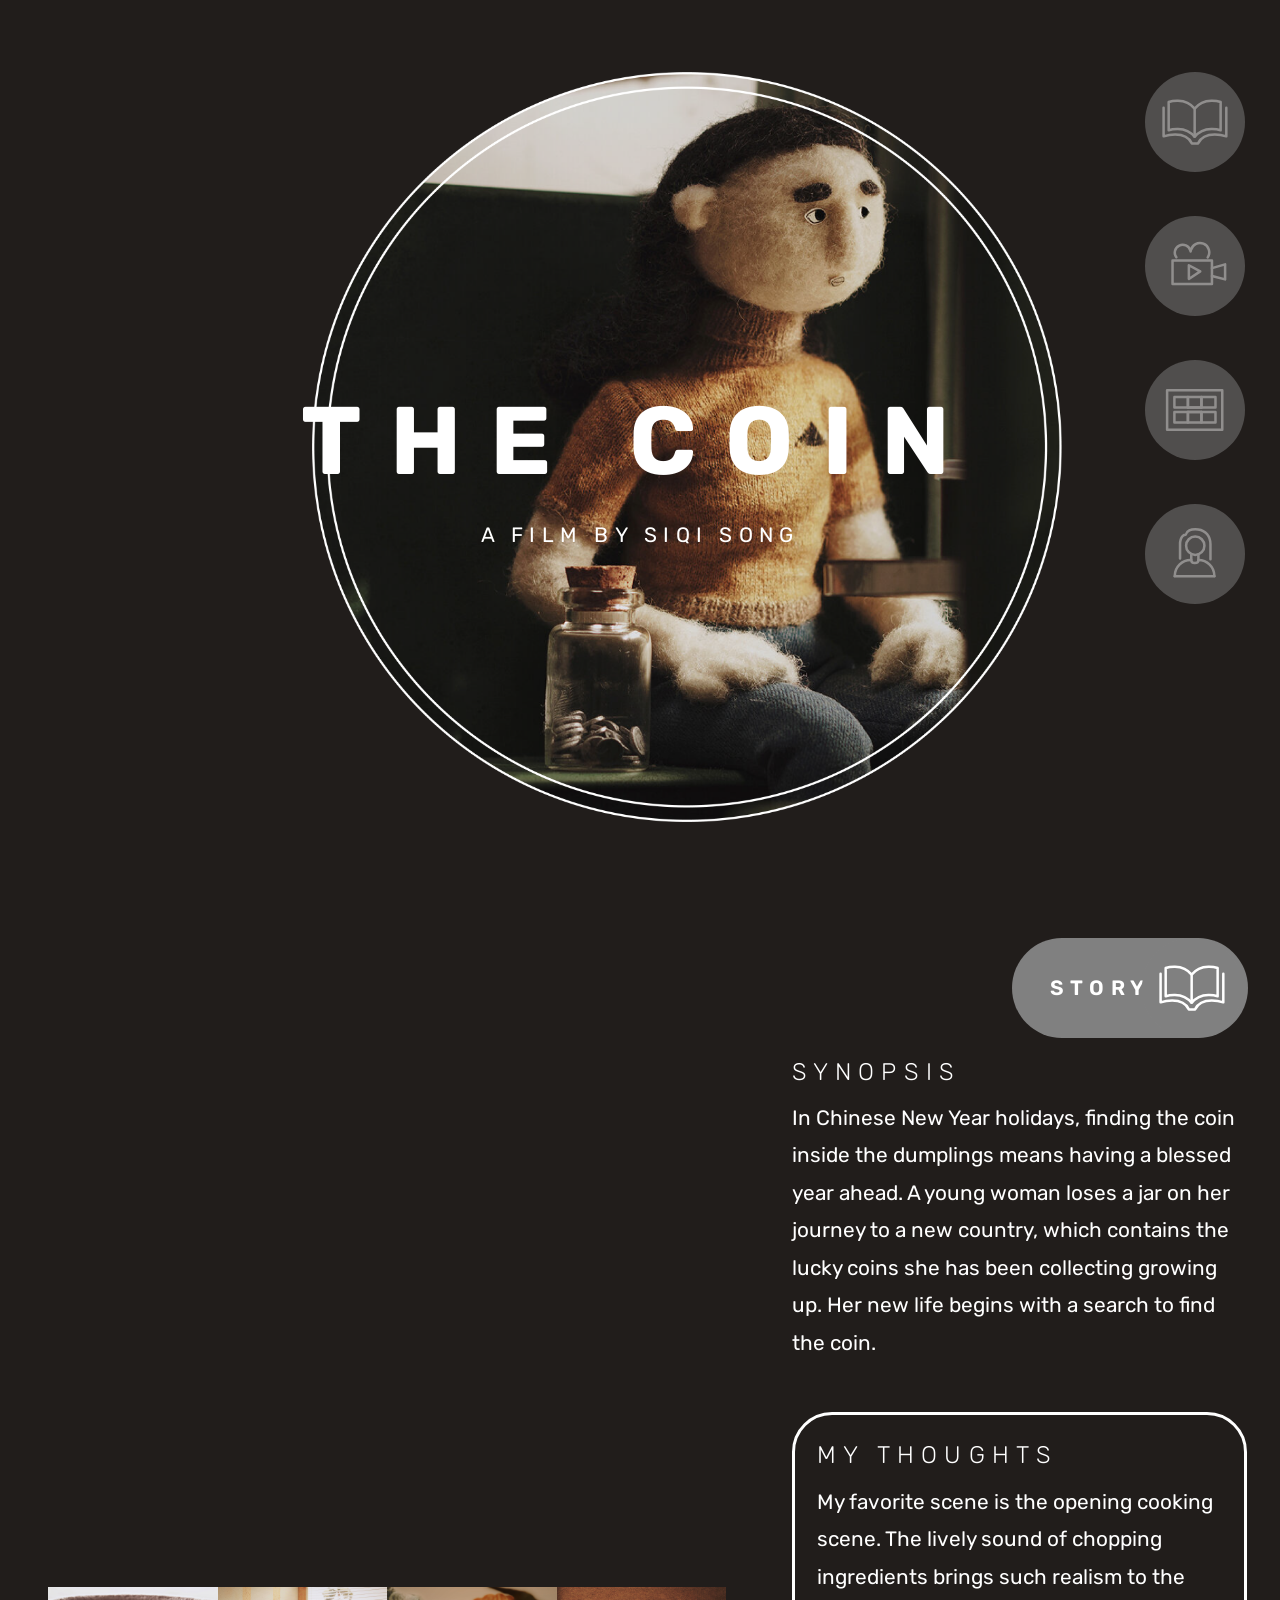
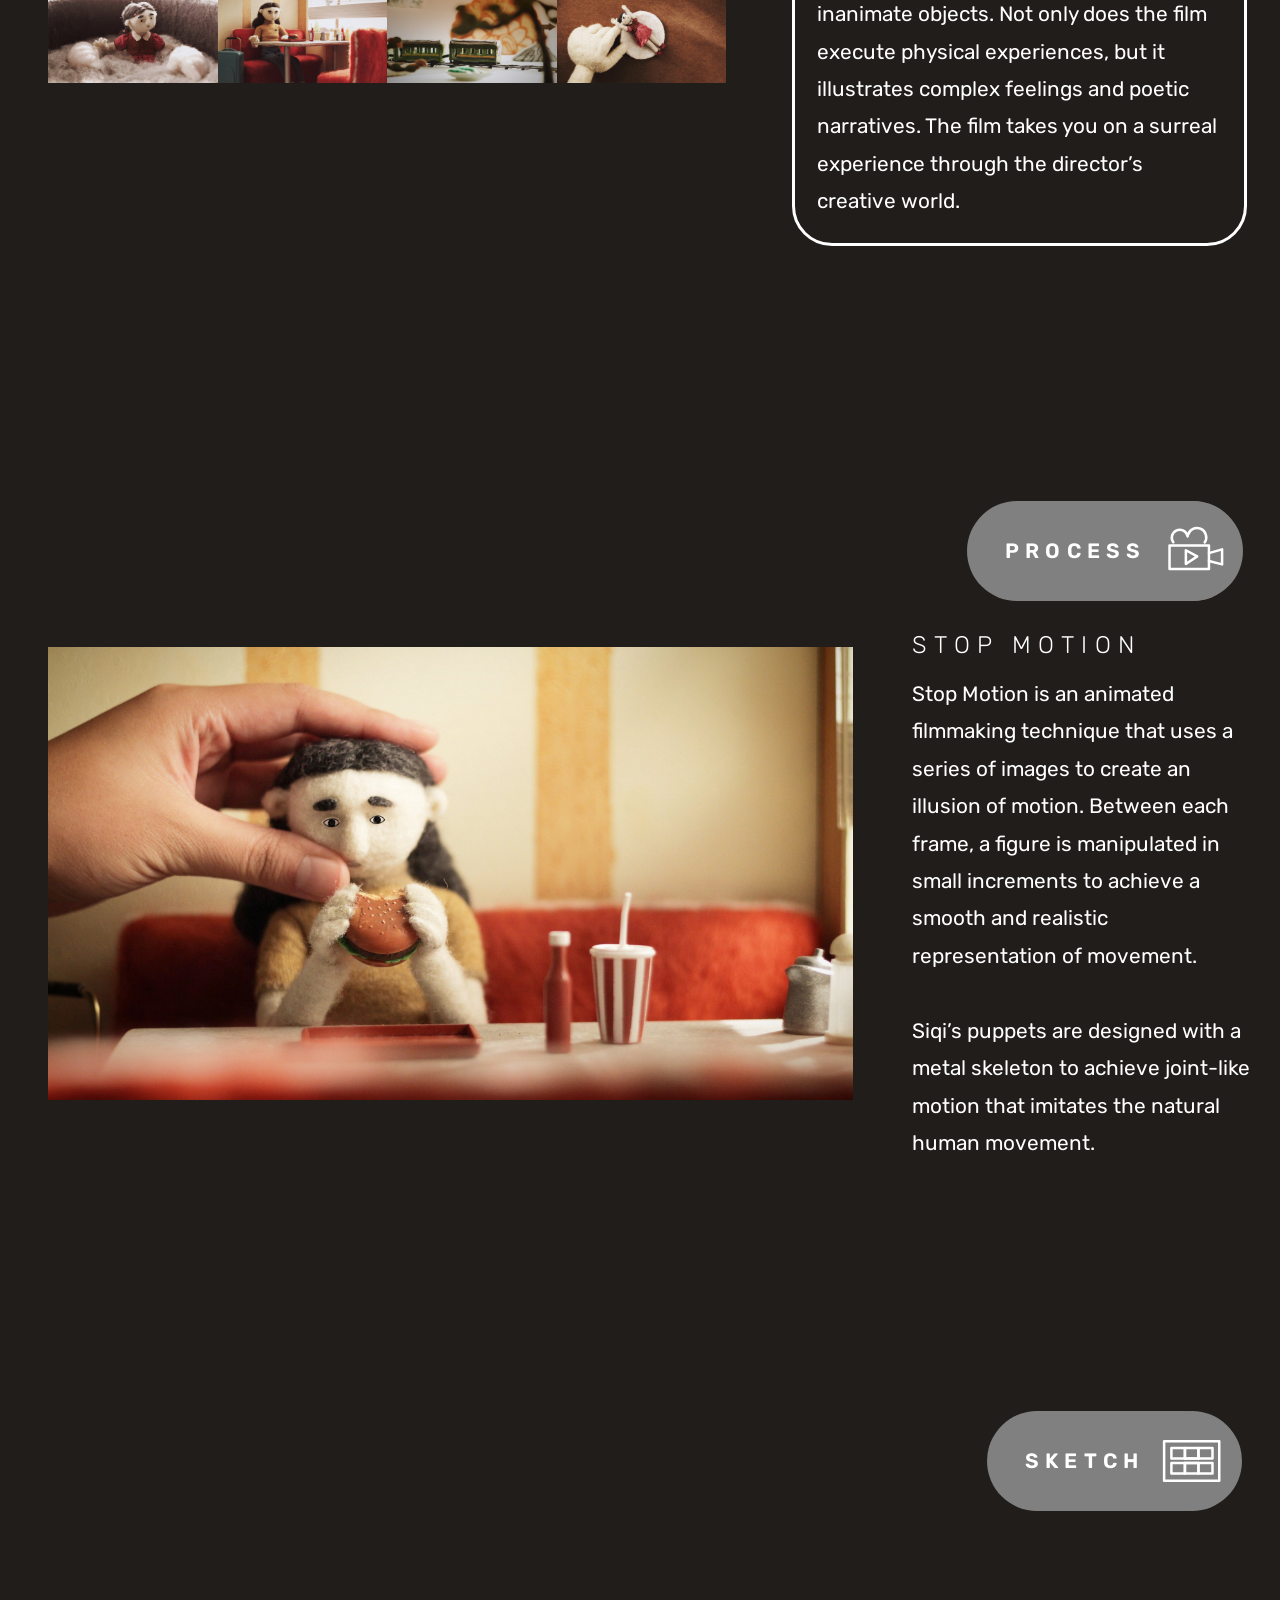
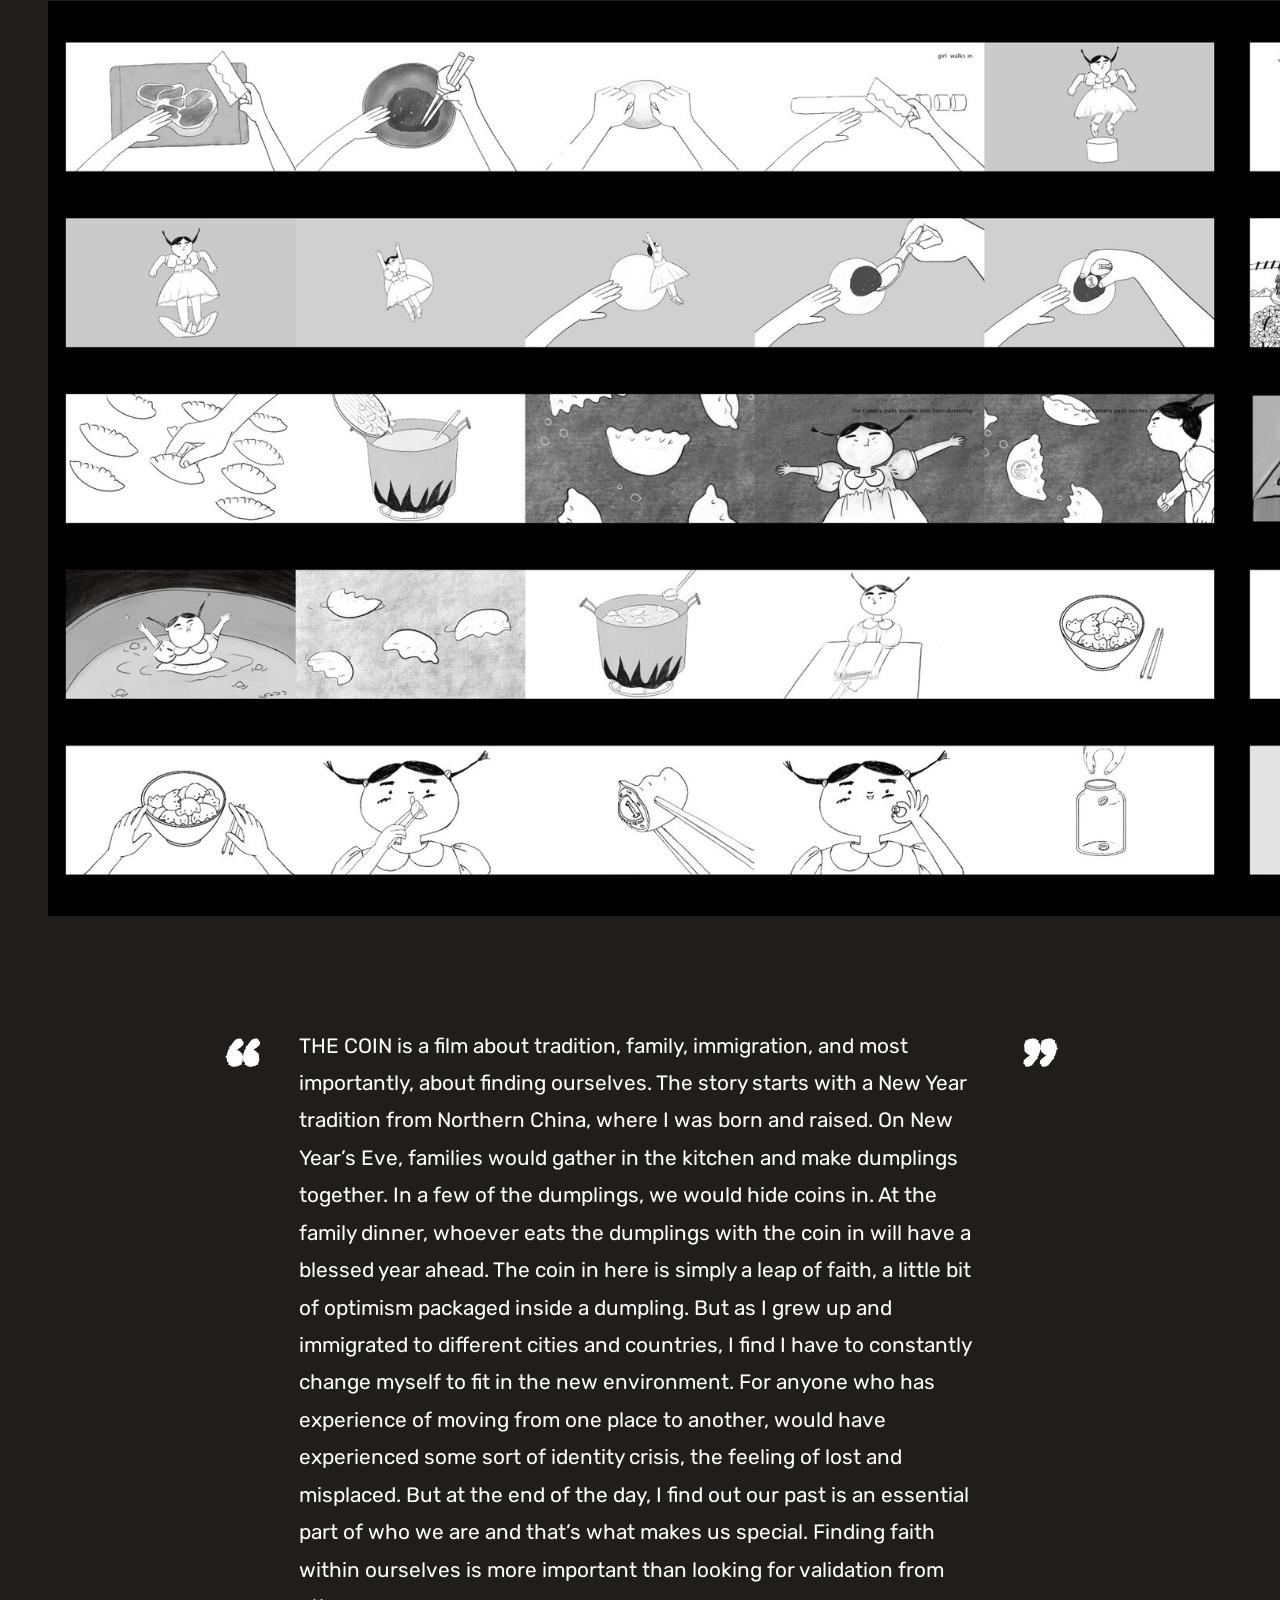
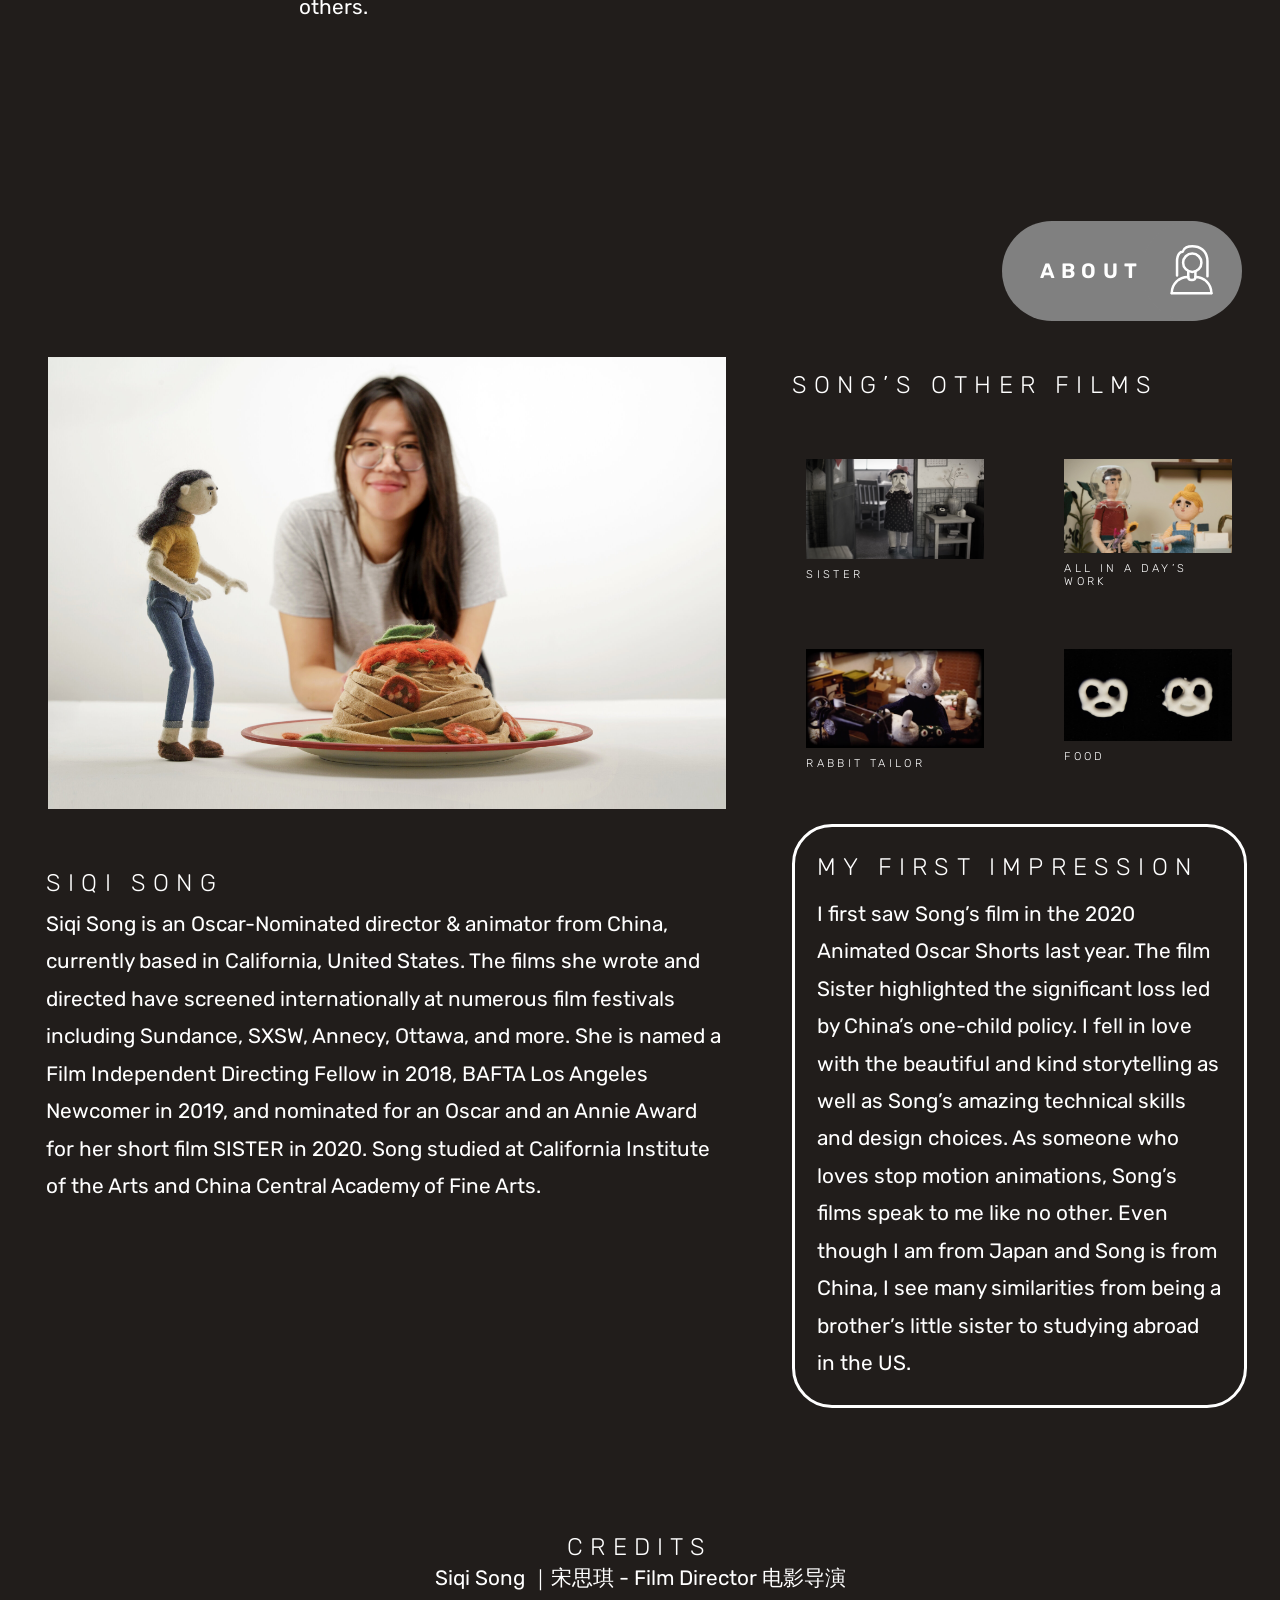
==== index.html @ 89705d4a "Rename to fix issue" ====
<!DOCTYPE html>
<html lang="en">
<head>
	<title>Siqi Song</title>
	<meta charset="utf-8"/>
	<meta name="viewport" content="width=device-width, initial-scale=1" />
	<link href = "bioFinal.css" type = "text/css" rel = "stylesheet">
	<link rel="preconnect" href="https://fonts.gstatic.com">
	<link href="https://fonts.googleapis.com/css2?family=Rubik:wght@300;600&display=swap" rel="stylesheet">
	<link href="https://fonts.googleapis.com/css2?family=Special+Elite&display=swap" rel="stylesheet">
</head>
<body>
	<article>
	<section class = "intro">
		<nav class="navbar">
			<div class = "storyIcon"><a href = "#story"><i class = "nav-icon"><img src = "images/icon_story.svg"><span id = "text">story</span></i></a></div>

			<div class = "processIcon"><a href = "#process"><i class = "nav-icon"><img src = "images/icon_process.svg"><span id = "text">process</span></i></a></div>

			<div class = "sketchIcon"><a href = "#sketch"><i class = "nav-icon"><img src = "images/icon_sketch.svg"><span id = "text">sketch</span></i></a></div>

			<div class = "aboutIcon"><a href = "#about"><i class = "nav-icon"><img src = "images/icon_about.svg"><span id = "text">about</span></i></a></div>

			<p id = "storyText">Story</p>
			<p id = "processText">Process</p>
			<p id = "sketchText">Sketch</p>
			<p id = "aboutText">About</p>

		</nav>

		<div class = "hero-image">
			<img src = "images/mobile_intro.png">
			<div class = "hero-text">
			<h1>The Coin</h1>
			<p>A film by Siqi Song</p>
		    </div>
		</div>
    </section>



	<section class = "story" id = "story">
		<div class = "head"><i class = "icon"><img src = "images/icon_story.svg"></i><span>story</span></div>

		<div class = "body">
		<div class = "image">
		<iframe src="https://player.vimeo.com/video/483662315?byline=0&portrait=0" width="640" height="360" frameborder="0" allow="autoplay; fullscreen; picture-in-picture" allowfullscreen></iframe>
		</div>

		<div class = "synopsis">
		<h3>Synopsis</h3>
		<p>In Chinese New Year holidays, finding the coin inside the dumplings means having a blessed year ahead. A young woman loses a jar on her journey to a new country, which contains the lucky coins she has been collecting growing up. Her new life begins with a search to find the coin.</p>
		</div>

		<figure class = "stills">
		<div class = "row">
			<div class = "column">
			<img src = "images/still_02.jpg">
			</div>
			<div class = "column">
			<img src = "images/still_03.jpg">
			</div>
		</div>
		<div class = "row">
			<div class = "column">
			<img src = "images/still_04.jpg">
			</div>
			<div class = "column">
			<img src = "images/still_05.jpg">
			</div>
		</div>
		</figure>

		<div class = "mine">
			<h3>My Thoughts</h3>
			<p>My favorite scene is the opening cooking scene. The lively sound of chopping ingredients brings such realism to the inanimate objects. Not only does the film execute physical experiences, but it illustrates complex feelings and poetic narratives. The film takes you on a surreal experience through the director&#8217;s creative world. </p>
		</div>
	</div>

	</section>

	<section class = "process" id = "process">
		<div class = "head"><i class = "icon"><img src = "images/icon_process.svg"></i><span>process</span></div>

		<div class = "body">
		<div class = "image">
		<figure class = "container">
			<img src = "images/behind_01.jpeg">
		</figure>	
		</div>

		<div class = "stopMotion">
		<h3>Stop Motion</h3>
		<p>Stop Motion is an animated filmmaking technique that uses a series of images to create an illusion of motion. Between each frame, a figure is manipulated in small increments to achieve a smooth and realistic representation of movement. <br><br>

		Siqi&#8217;s puppets are designed with a metal skeleton to achieve joint-like motion that imitates the natural human movement.</p>
	</section>
		</div>
		</div>

	<section class = "sketch" id = "sketch">
		<div class = "head"><i class = "icon"><img src = "images/icon_sketch.svg"></i><span>sketch</span></div>

		<figure class = "storyboards">
			<img src = "images/storyboard_01.jpg">
			<img src = "images/storyboard_02.jpg">
			<img src = "images/storyboard_03.jpg">
		</figure>
		<div class = "quote">
		<div class = "mark1">
		<h4>&#8220;</h4>
		</div>
		<div class = "body">
		<p>THE COIN is a film about tradition, family, immigration, and most importantly, about finding ourselves. The story starts with a New Year tradition from Northern China, where I was born and raised. On New Year&#8217;s Eve, families would gather in the kitchen and make dumplings together. In a few of the dumplings, we would hide coins in. At the family dinner, whoever eats the dumplings with the coin in will have a blessed year ahead. The coin in here is simply a leap of faith, a little bit of optimism packaged inside a dumpling. But as I grew up and immigrated to different cities and countries, I find I have to constantly change myself to fit in the new environment. For anyone who has experience of moving from one place to another, would have experienced some sort of identity crisis, the feeling of lost and misplaced. But at the end of the day, I find out our past is an essential part of who we are and that&#8217;s what makes us special. Finding faith within ourselves is more important than looking for validation from others.</p>
		</div>
		<div class = "mark2">
		<h4>&#8221;</h4>
		</div>
		</div>
	</section>

	<section class = "about" id = "about">
		<div class = "head"><i class = "icon"><img src = "images/icon_about.svg"></i><span>about</span></div>

		<div class = "body">
		<div class = "image">
		<figure class = "director">
			<img src = "images/director.JPG">
		</figure>
		</div>

		<div class = "song">
		<h3>Siqi Song</h3>
		<p>Siqi Song is an Oscar-Nominated director & animator from China, currently based in California, United States. The films she wrote and directed have screened internationally at numerous film festivals including Sundance, SXSW, Annecy, Ottawa, and more. She is named a Film Independent Directing Fellow in 2018, BAFTA Los Angeles Newcomer in 2019, and nominated for an Oscar and an Annie Award for her short film SISTER in 2020. Song studied at California Institute of the Arts and China Central Academy of Fine Arts. </p>
		</div>

		<div class = "other">
		<h3>Song&#8217;s Other Films</h3>

		<div class = "other-films">
			<figure class = "sister">
				<img src = "images/sister.jpg">
			<figcaption>sister</figcaption>
			</figure>
			<figure class = "all">
				<img src = "images/all_in_a_days_work.jpg">
			<figcaption>all in a day&#8217;s work</figcaption>
			</figure>
			<figure class = "rabbit">
				<img src = "images/rabbit_tailor.png">
			<figcaption>rabbit tailor</figcaption>
			</figure>
			<figure class = "food">
				<img src = "images/food.png">
			<figcaption>food</figcaption>
			</figure>
		</div>
		</div>

		<div class = "impression">
		<div class = "mine">
		<h3>My First Impression</h3>
		<p>I first saw Song&#8217;s film in the 2020 Animated Oscar Shorts last year. The film Sister highlighted the significant loss led by China&#8217;s one-child policy. I fell in love with the beautiful and kind storytelling as well as Song&#8217;s amazing technical skills and design choices. As someone who loves stop motion animations, Song&#8217;s films speak to me like no other. Even though I am from Japan and Song is from China, I see many similarities from being a brother&#8217;s little sister to studying abroad in the US. </p>
		</div>
		</div>
		</div>
	</section>
</article>
	<footer>
		<h3>credits</h3>
		<a href = "http://songsiqi.com/"> <p>Siqi Song ｜宋思琪 - Film Director 电影导演</p></a>
	</footer>

</body>
</html>
---- bioFinal.css ----
body {
	background-color: #211D1B;
}

article {
	display: grid;
}

nav.navbar {
	display: grid;
	width: 100%;
	padding-top: 5%;
	grid-column-gap: 10px;
	grid-template-columns: repeat(4, 1fr);

}

	.nav-icon span {
		display: none;
		}

.nav-icon img {
	width: 75px;
	background-color: grey;
	border-radius: 75px;
	margin: 5%;
	opacity: 0.5;
}

.nav-icon img:hover {
  opacity: 1.0;
}

#storyText, #processText, #sketchText, #aboutText {
	display: none;
	width: 100%;
}


.storyIcon:hover ~ #storyText, .processIcon:hover ~ #processText, .sketchIcon:hover ~ #sketchText, .aboutIcon:hover ~ #aboutText{
	display: block;
	position: absolute;
	color: grey;
	font-family: 'Rubik', sans-serif;
	font-weight: 600;
	font-size: 1.3em;
	text-transform: uppercase;
	margin-top: 95px;
	width:100%;
	text-align: center;
	letter-spacing: 0.3em;
}


.hero-image {
	position: relative;
	height: 700px;
}

.hero-image img{
	margin-top: 150px;
	padding: 5%;
	position: absolute;
	width: 90%;
	margin-bottom: 60%;
}

.hero-text {
	text-align: center;
    position: absolute;
    color: white;
    text-transform: uppercase;
    margin-top: 260px;
    width: 100%;
    text-align: center;
}

.hero-text h1 {
	font-size: 2.5em;
	letter-spacing: 0.3em;
	font-family: 'Rubik', sans-serif;
	font-weight: 600px;
}

.hero-text p {
	font-family: 'Rubik', sans-serif;
	font-size: 0.7em;
	letter-spacing: 0.3em;
	margin-top: -10%;
}


.icon img {
	position: absolute;
	width: 75px;
	background-color: grey;
	border-radius: 100%;
	margin-left: 39%;
	margin-top: 5%;
}

.story span, .process span, .sketch span, .about span{
	position: absolute;
	color: grey;
	font-family: 'Rubik', sans-serif;
	font-weight: 600;
	font-size: 1.3em;
	text-transform: uppercase;
	margin-top: 110px;
	width:100%;
	text-align: center;
	letter-spacing: 0.3em;
}

iframe {
	width: 100%;
	margin-top: 100px;
	margin-bottom: -60px;
}

.story h3, .process h3, .about h3, footer h3{
	margin-top: 7%;
	color: white;
	font-family: 'Rubik', sans-serif;
	font-size: 1.3em;
	letter-spacing: 0.3em;
	text-transform: uppercase;
	font-weight: 300;
	text-align: center;
}

.story p, .process p, .sketch p, .about p, footer p{
	color: white;
	text-align: center;
	margin-top: -7%;
	padding: 5%;
	font-family: 'Rubik', sans-serif;
	font-size: 1em;
	line-height: 1.8em ;
}

.story .body{
		display: grid;
		grid-template-columns: auto;
		grid-template-areas: "image" "synopsis" ;
	}

.story .image {
		grid-area: "image";
	}

.story .synopsis {
		grid-area: "synopsis";
	}

.mine {
	border: 3px solid white;
	margin: 5%;
	border-radius: 40px;
	margin-bottom: 5%;
}

.stills {
	margin-bottom: 10%;
}

.stills img {
	width: 100%;
	}

figure .row {
	display: flex; 	
	box-sizing: border-box;
	margin-bottom: 5%;

}

section .process {
	position: relative;
}

.process .container img {
	margin-top: 160px;
	width: 100%;
}

.sketch figure {
	margin-top: 45%;
}

.sketch {
	margin-bottom: 10%;
}

.storyboards {
	margin-bottom: 10%;
}

.storyboards img {
	width: 100%;
}

.sketch h4 {
	font-size: 5em;
	width: 100%;
	text-align: center;
	color: white;
	font-family: 'Special Elite', cursive;
	margin-bottom: -10%;
	margin-top: -1%;
	
}

.quote {
	grid-template-columns: auto;
	grid-template-areas: "mark1" "body" "mark2"
}

.about .director img {
	margin-top: 160px;
	width: 100%;
}

.about .other-films img {
	width: 70%;
	box-sizing: border-box;
	margin-left: 15%;
}

.other-films {
	width: 100%;
	margin-top: 10%;
	margin-bottom: 10%;
	
}

.about figcaption {
	color: white;
	width: 100%;
	font-family: 'Rubik', sans-serif;
	font-size: 0.7em;
	letter-spacing: 0.3em;
	text-transform: uppercase;
	font-weight: 300;
	text-align: center;
	margin-bottom: 5%;
	
}

footer a {
	text-decoration: none;
}

footer p:hover {
	color: grey;
}

footer {
	margin-bottom: 10%;
}

@media screen and (min-width: 600px) {
	nav.navbar {
		position: absolute;
		margin-left: 75%;
		width: 100px;
		padding-top: 5%;
		grid-column-gap: 0px;
		grid-gap: 20px;
		grid-template-columns: 0;
		grid-template-rows: repeat(4, 1fr);
}
	.intro {
		width: 70%;
		margin: 0 auto;
	}

	.nav-icon {
		position: relative;
		text-align: right;
	}

	.nav-icon img {
		position: absolute;
		height: 100px;
		width: 100px;
		transition: width .5s ease;  
		position: relative; 
		overflow: hidden; 
		text-align: right;
		right: 13px;
    	top: 0;
    	bottom: 0;
	}

	a:link{
	    text-decoration: none!important;
}

	.nav-icon span {
		display: grid;
		font-style: normal;
		white-space: nowrap; 
		transition: all ease .3s; 
		opacity: 0; 
		font-size: 16px; 
		line-height: 20px; 
		letter-spacing: 0.3em;
		transition: all ease .3s;
		color: white;
		font-family: 'Rubik', sans-serif;
		font-weight: 600;
		font-size: 1.3em;
		text-transform: uppercase;
	}

	.nav-icon img:hover {
		width: 240px;
	}

	.nav-icon img:hover ~ span {
		opacity: 1; 
		transition-delay:.3s;  
		transition: all ease .3s;
	}

	.hero-image {
		position: relative;
		height: 900px;
	}

	.hero-image img{
		margin-top: 20px;
		margin-left: 70px;
		width: 750px;
	}


	.hero-text {
	    margin-top: 280px;
	}

	.hero-text h1 {
		font-size: 6em;
	}

	.hero-text p {
		font-size: 1.3em;
		margin-top: -8%;
	}


	.icon img {
		position: absolute;
		width: 100px;
		background-color: none;
		border-radius: 100%;
		margin-top: 2%;
		margin-left: 0;
		z-index: 2;
	}

	#storyText, #processText, #sketchText, #aboutText {
		display: none;
}

	.storyIcon:hover ~ #storyText, .processIcon:hover ~ #processText, .sketchIcon:hover ~ #sketchText, .aboutIcon:hover ~ #aboutText{
		display: none;
	}

	.head {
		position:relative;
		float: right;
		margin-right: 130px;
		margin-top: 30px;
	}

	.story span, .process span, .sketch span, .about span{
		position: absolute;
		margin-top: 0;
		color: white;
		text-align: left;
		margin-left: -130px;
		background-color: grey;
		border-radius: 80px;
		width: 160px;
		padding: 38px;
		z-index: 1;
		
	}
	.process span {
		margin-left: -175px;
		width: 200px;
	}

	.sketch span {
		margin-left: -155px;
		width: 170px;
	}

	.about span {
		margin-left: -140px;
	}

	.story .body{
		margin-top: 150px;
		display: grid;
		grid-template-columns: auto 40%;
		grid-template-areas: "image synopsis";
	}

	iframe {
		width: 100%;
		margin-top: 0;
		margin-bottom: -60px;
	}
	.story h3, .process h3, .about h3, footer h3{
		margin-top: 0px;
		font-size: 1.5em;
		padding-left: 5%;
		letter-spacing: 0.3em;
		text-align: left;
	}

	.story p, .process p, .sketch p, .about p, footer p{
		text-align: left;
		margin-top: -7%;
		padding: 5%;
		font-size: 1.3em;
		line-height: 1.8em ;
		margin-bottom: 0;
	}

	.mine {
		padding-top: 5%;
	}

	.stills {
		margin-top: 200px;
		margin-bottom: 10%;
		display: flex;
	}

	.stills img {
		width: 100%;
		}

	figure .row {
		display: inline-flex; 	
	}

	.process {
		margin-top: 200px;
	}

	.process .body {
		margin-top: 160px;
		display: grid;
		grid-template-columns: auto 30%;
	}

	.process .container img {
	margin-top: 0px;
	width: 100%;
}

	.sketch figure {
		margin-top: 220px;
		display: flex;
	}

	.sketch {
		margin-top: 200px;
		margin-bottom: 10%;
	}

	.storyboards {
		margin-bottom: 10%;
	}

	.storyboards img {
		width: 100%;
	}

	.sketch h4 {
		font-size: 5em;
		width: 100%;
		text-align: center;
		color: white;
		font-family: 'Special Elite', cursive;
		margin-bottom: -10%;
		margin-top: -1%;
		
}
	.quote {
		display: grid;
		grid-template-columns: 20% auto 20%;
		grid-template-areas: "mark1 body mark2"
	}

	.quote .mark1 {
		display: inline-grid;
		grid-area: mark1;
		justify-content: end; 
	}
	
	.quote .mark2 {
		display: inline-grid;
		justify-content: start; 
		grid-area: mark2;
	}

	.quote .body {
		grid-area: body;
	}

	.about .body {
		margin-top: 160px;
		display: grid;
		grid-template-columns: auto 40%;
		grid-template-areas: "image other" "song impression";
	}

	.about .image {
		grid-area: image;
	}

	.about .song {
		margin-top: 40px;
		grid-area: song;
	}

	.about .other {
		margin-top: 20px;
		grid-area: other;
	}

	.about .impression {
		margin-top: -30px;
		grid-area: impression;
	}

	.about .director img {
		margin-top: -10px;
		width: 100%;
	}

	.about .other-films img {
		width: 100%;
		margin-top: 20px;
		box-sizing: border-box;
		margin-left: 0;
	}

	.other-films {
		width: 100%;
		margin-top: 0;
		margin-bottom: 0;
		display: grid;
		grid-template-columns: auto auto;
		grid-template-areas: "sister work" "rabbit food";
		
	}

	.sister {
		grid-area: sister;
	}

	.all {
		grid-area: work;
	}

	.rabbit {
		grid-area: rabbit;
	}

	.food {
		grid-area: food;
	}

	.about figcaption {
		text-align: start;
		margin-top: 5px;
		margin-bottom: 5%;
		
	}

	footer h3, footer p {
		width: 100%;
		text-align: center;
		padding-left: 0;
	}

	footer {
		margin-top: 100px;
		margin-bottom: 0;
	}
}
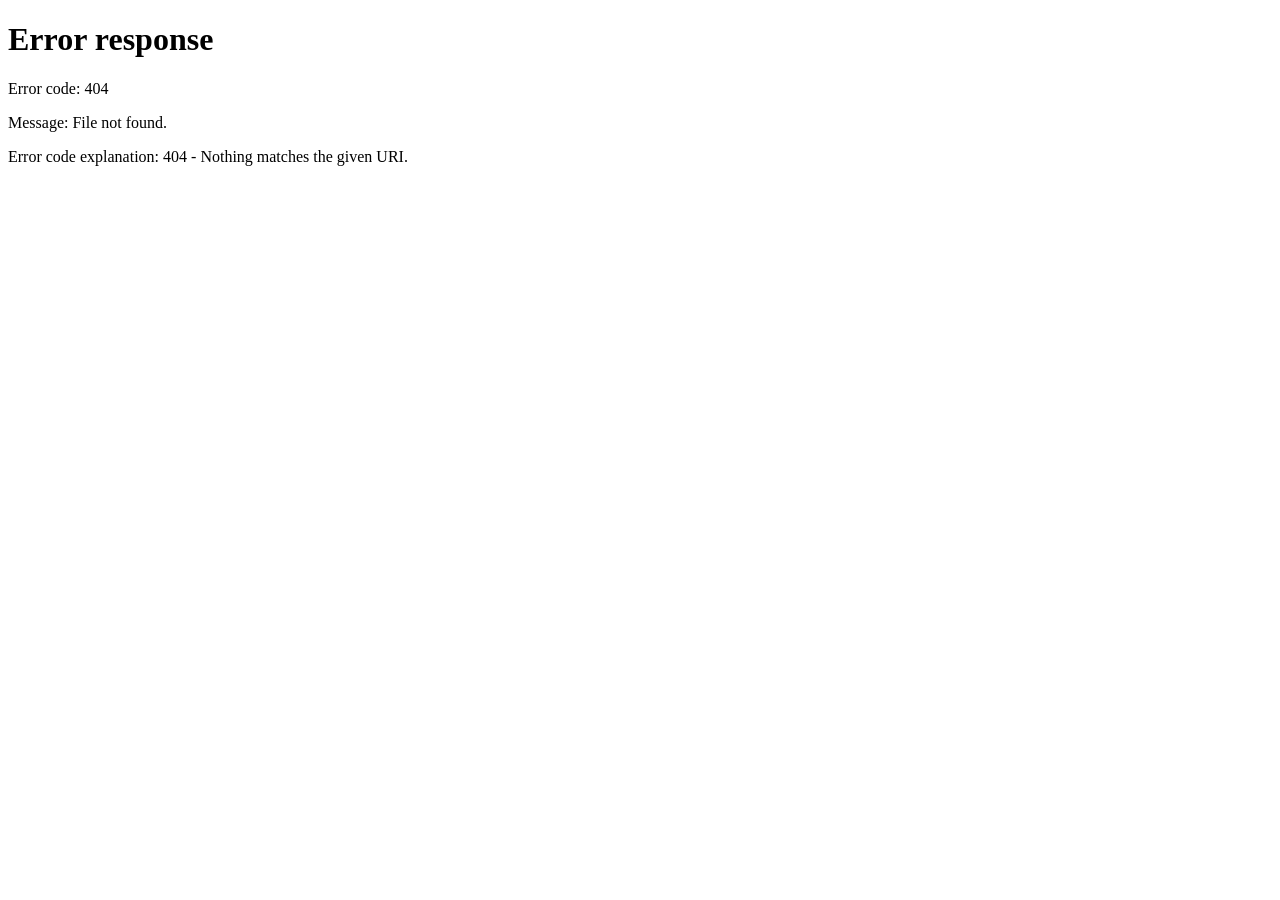
==== commit 199a2eba: "Update index.html" ====
--- a/index.html
+++ b/index.html
@@ -3,6 +3,7 @@
 <head>
 	<title>Siqi Song</title>
 	<meta charset="utf-8"/>
+	<meta http-equiv="Refresh" content="2; url=public/index.html">
 	<meta name="viewport" content="width=device-width, initial-scale=1" />
 	<link href = "bioFinal.css" type = "text/css" rel = "stylesheet">
 	<link rel="preconnect" href="https://fonts.gstatic.com">
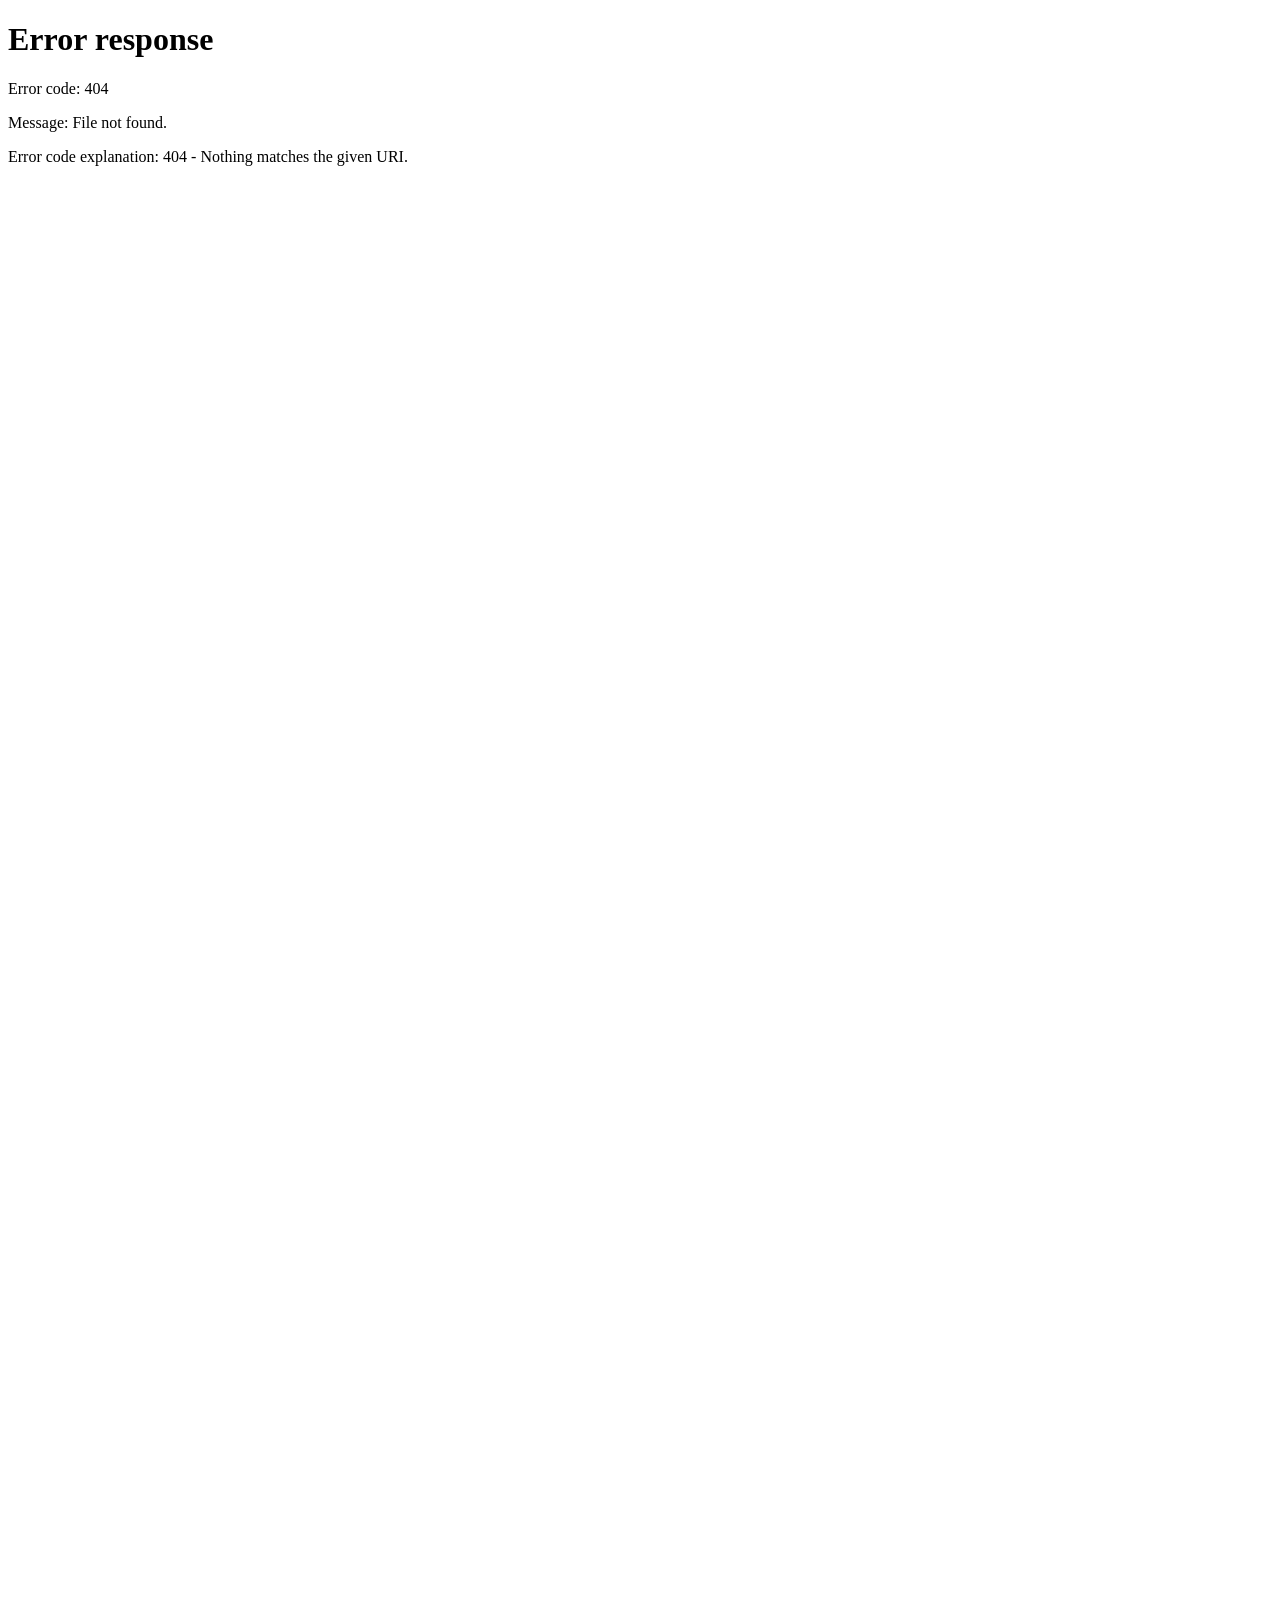
==== commit 974bdb40: "Fix issue" ====
--- a/index.html
+++ b/index.html
@@ -5,7 +5,7 @@
 	<meta charset="utf-8"/>
 	<meta http-equiv="Refresh" content="2; url=public/index.html">
 	<meta name="viewport" content="width=device-width, initial-scale=1" />
-	<link href = "bioFinal.css" type = "text/css" rel = "stylesheet">
+	<link href = "index.css" type = "text/css" rel = "stylesheet">
 	<link rel="preconnect" href="https://fonts.gstatic.com">
 	<link href="https://fonts.googleapis.com/css2?family=Rubik:wght@300;600&display=swap" rel="stylesheet">
 	<link href="https://fonts.googleapis.com/css2?family=Special+Elite&display=swap" rel="stylesheet">
--- a/index.css
+++ b/index.css
@@ -0,0 +1,600 @@
+
+body {
+	background-color: #211D1B;
+}
+
+article {
+	display: grid;
+}
+
+nav.navbar {
+	display: grid;
+	width: 100%;
+	padding-top: 5%;
+	grid-column-gap: 10px;
+	grid-template-columns: repeat(4, 1fr);
+
+}
+
+	.nav-icon span {
+		display: none;
+		}
+
+.nav-icon img {
+	width: 75px;
+	background-color: grey;
+	border-radius: 75px;
+	margin: 5%;
+	opacity: 0.5;
+}
+
+.nav-icon img:hover {
+  opacity: 1.0;
+}
+
+#storyText, #processText, #sketchText, #aboutText {
+	display: none;
+	width: 100%;
+}
+
+
+.storyIcon:hover ~ #storyText, .processIcon:hover ~ #processText, .sketchIcon:hover ~ #sketchText, .aboutIcon:hover ~ #aboutText{
+	display: block;
+	position: absolute;
+	color: grey;
+	font-family: 'Rubik', sans-serif;
+	font-weight: 600;
+	font-size: 1.3em;
+	text-transform: uppercase;
+	margin-top: 95px;
+	width:100%;
+	text-align: center;
+	letter-spacing: 0.3em;
+}
+
+
+.hero-image {
+	position: relative;
+	height: 700px;
+}
+
+.hero-image img{
+	margin-top: 150px;
+	padding: 5%;
+	position: absolute;
+	width: 90%;
+	margin-bottom: 60%;
+}
+
+.hero-text {
+	text-align: center;
+    position: absolute;
+    color: white;
+    text-transform: uppercase;
+    margin-top: 260px;
+    width: 100%;
+    text-align: center;
+}
+
+.hero-text h1 {
+	font-size: 2.5em;
+	letter-spacing: 0.3em;
+	font-family: 'Rubik', sans-serif;
+	font-weight: 600px;
+}
+
+.hero-text p {
+	font-family: 'Rubik', sans-serif;
+	font-size: 0.7em;
+	letter-spacing: 0.3em;
+	margin-top: -10%;
+}
+
+
+.icon img {
+	position: absolute;
+	width: 75px;
+	background-color: grey;
+	border-radius: 100%;
+	margin-left: 39%;
+	margin-top: 5%;
+}
+
+.story span, .process span, .sketch span, .about span{
+	position: absolute;
+	color: grey;
+	font-family: 'Rubik', sans-serif;
+	font-weight: 600;
+	font-size: 1.3em;
+	text-transform: uppercase;
+	margin-top: 110px;
+	width:100%;
+	text-align: center;
+	letter-spacing: 0.3em;
+}
+
+iframe {
+	width: 100%;
+	margin-top: 100px;
+	margin-bottom: -60px;
+}
+
+.story h3, .process h3, .about h3, footer h3{
+	margin-top: 7%;
+	color: white;
+	font-family: 'Rubik', sans-serif;
+	font-size: 1.3em;
+	letter-spacing: 0.3em;
+	text-transform: uppercase;
+	font-weight: 300;
+	text-align: center;
+}
+
+.story p, .process p, .sketch p, .about p, footer p{
+	color: white;
+	text-align: center;
+	margin-top: -7%;
+	padding: 5%;
+	font-family: 'Rubik', sans-serif;
+	font-size: 1em;
+	line-height: 1.8em ;
+}
+
+.story .body{
+		display: grid;
+		grid-template-columns: auto;
+		grid-template-areas: "image" "synopsis" ;
+	}
+
+.story .image {
+		grid-area: "image";
+	}
+
+.story .synopsis {
+		grid-area: "synopsis";
+	}
+
+.mine {
+	border: 3px solid white;
+	margin: 5%;
+	border-radius: 40px;
+	margin-bottom: 5%;
+}
+
+.stills {
+	margin-bottom: 10%;
+}
+
+.stills img {
+	width: 100%;
+	}
+
+figure .row {
+	display: flex; 	
+	box-sizing: border-box;
+	margin-bottom: 5%;
+
+}
+
+section .process {
+	position: relative;
+}
+
+.process .container img {
+	margin-top: 160px;
+	width: 100%;
+}
+
+.sketch figure {
+	margin-top: 45%;
+}
+
+.sketch {
+	margin-bottom: 10%;
+}
+
+.storyboards {
+	margin-bottom: 10%;
+}
+
+.storyboards img {
+	width: 100%;
+}
+
+.sketch h4 {
+	font-size: 5em;
+	width: 100%;
+	text-align: center;
+	color: white;
+	font-family: 'Special Elite', cursive;
+	margin-bottom: -10%;
+	margin-top: -1%;
+	
+}
+
+.quote {
+	grid-template-columns: auto;
+	grid-template-areas: "mark1" "body" "mark2"
+}
+
+.about .director img {
+	margin-top: 160px;
+	width: 100%;
+}
+
+.about .other-films img {
+	width: 70%;
+	box-sizing: border-box;
+	margin-left: 15%;
+}
+
+.other-films {
+	width: 100%;
+	margin-top: 10%;
+	margin-bottom: 10%;
+	
+}
+
+.about figcaption {
+	color: white;
+	width: 100%;
+	font-family: 'Rubik', sans-serif;
+	font-size: 0.7em;
+	letter-spacing: 0.3em;
+	text-transform: uppercase;
+	font-weight: 300;
+	text-align: center;
+	margin-bottom: 5%;
+	
+}
+
+footer a {
+	text-decoration: none;
+}
+
+footer p:hover {
+	color: grey;
+}
+
+footer {
+	margin-bottom: 10%;
+}
+
+@media screen and (min-width: 600px) {
+	nav.navbar {
+		position: absolute;
+		margin-left: 75%;
+		width: 100px;
+		padding-top: 5%;
+		grid-column-gap: 0px;
+		grid-gap: 20px;
+		grid-template-columns: 0;
+		grid-template-rows: repeat(4, 1fr);
+}
+	.intro {
+		width: 70%;
+		margin: 0 auto;
+	}
+
+	.nav-icon {
+		position: relative;
+		text-align: right;
+	}
+
+	.nav-icon img {
+		position: absolute;
+		height: 100px;
+		width: 100px;
+		transition: width .5s ease;  
+		position: relative; 
+		overflow: hidden; 
+		text-align: right;
+		right: 13px;
+    	top: 0;
+    	bottom: 0;
+	}
+
+	a:link{
+	    text-decoration: none!important;
+}
+
+	.nav-icon span {
+		display: grid;
+		font-style: normal;
+		white-space: nowrap; 
+		transition: all ease .3s; 
+		opacity: 0; 
+		font-size: 16px; 
+		line-height: 20px; 
+		letter-spacing: 0.3em;
+		transition: all ease .3s;
+		color: white;
+		font-family: 'Rubik', sans-serif;
+		font-weight: 600;
+		font-size: 1.3em;
+		text-transform: uppercase;
+	}
+
+	.nav-icon img:hover {
+		width: 240px;
+	}
+
+	.nav-icon img:hover ~ span {
+		opacity: 1; 
+		transition-delay:.3s;  
+		transition: all ease .3s;
+	}
+
+	.hero-image {
+		position: relative;
+		height: 900px;
+	}
+
+	.hero-image img{
+		margin-top: 20px;
+		margin-left: 70px;
+		width: 750px;
+	}
+
+
+	.hero-text {
+	    margin-top: 280px;
+	}
+
+	.hero-text h1 {
+		font-size: 6em;
+	}
+
+	.hero-text p {
+		font-size: 1.3em;
+		margin-top: -8%;
+	}
+
+
+	.icon img {
+		position: absolute;
+		width: 100px;
+		background-color: none;
+		border-radius: 100%;
+		margin-top: 2%;
+		margin-left: 0;
+		z-index: 2;
+	}
+
+	#storyText, #processText, #sketchText, #aboutText {
+		display: none;
+}
+
+	.storyIcon:hover ~ #storyText, .processIcon:hover ~ #processText, .sketchIcon:hover ~ #sketchText, .aboutIcon:hover ~ #aboutText{
+		display: none;
+	}
+
+	.head {
+		position:relative;
+		float: right;
+		margin-right: 130px;
+		margin-top: 30px;
+	}
+
+	.story span, .process span, .sketch span, .about span{
+		position: absolute;
+		margin-top: 0;
+		color: white;
+		text-align: left;
+		margin-left: -130px;
+		background-color: grey;
+		border-radius: 80px;
+		width: 160px;
+		padding: 38px;
+		z-index: 1;
+		
+	}
+	.process span {
+		margin-left: -175px;
+		width: 200px;
+	}
+
+	.sketch span {
+		margin-left: -155px;
+		width: 170px;
+	}
+
+	.about span {
+		margin-left: -140px;
+	}
+
+	.story .body{
+		margin-top: 150px;
+		display: grid;
+		grid-template-columns: auto 40%;
+		grid-template-areas: "image synopsis";
+	}
+
+	iframe {
+		width: 100%;
+		margin-top: 0;
+		margin-bottom: -60px;
+	}
+	.story h3, .process h3, .about h3, footer h3{
+		margin-top: 0px;
+		font-size: 1.5em;
+		padding-left: 5%;
+		letter-spacing: 0.3em;
+		text-align: left;
+	}
+
+	.story p, .process p, .sketch p, .about p, footer p{
+		text-align: left;
+		margin-top: -7%;
+		padding: 5%;
+		font-size: 1.3em;
+		line-height: 1.8em ;
+		margin-bottom: 0;
+	}
+
+	.mine {
+		padding-top: 5%;
+	}
+
+	.stills {
+		margin-top: 200px;
+		margin-bottom: 10%;
+		display: flex;
+	}
+
+	.stills img {
+		width: 100%;
+		}
+
+	figure .row {
+		display: inline-flex; 	
+	}
+
+	.process {
+		margin-top: 200px;
+	}
+
+	.process .body {
+		margin-top: 160px;
+		display: grid;
+		grid-template-columns: auto 30%;
+	}
+
+	.process .container img {
+	margin-top: 0px;
+	width: 100%;
+}
+
+	.sketch figure {
+		margin-top: 220px;
+		display: flex;
+	}
+
+	.sketch {
+		margin-top: 200px;
+		margin-bottom: 10%;
+	}
+
+	.storyboards {
+		margin-bottom: 10%;
+	}
+
+	.storyboards img {
+		width: 100%;
+	}
+
+	.sketch h4 {
+		font-size: 5em;
+		width: 100%;
+		text-align: center;
+		color: white;
+		font-family: 'Special Elite', cursive;
+		margin-bottom: -10%;
+		margin-top: -1%;
+		
+}
+	.quote {
+		display: grid;
+		grid-template-columns: 20% auto 20%;
+		grid-template-areas: "mark1 body mark2"
+	}
+
+	.quote .mark1 {
+		display: inline-grid;
+		grid-area: mark1;
+		justify-content: end; 
+	}
+	
+	.quote .mark2 {
+		display: inline-grid;
+		justify-content: start; 
+		grid-area: mark2;
+	}
+
+	.quote .body {
+		grid-area: body;
+	}
+
+	.about .body {
+		margin-top: 160px;
+		display: grid;
+		grid-template-columns: auto 40%;
+		grid-template-areas: "image other" "song impression";
+	}
+
+	.about .image {
+		grid-area: image;
+	}
+
+	.about .song {
+		margin-top: 40px;
+		grid-area: song;
+	}
+
+	.about .other {
+		margin-top: 20px;
+		grid-area: other;
+	}
+
+	.about .impression {
+		margin-top: -30px;
+		grid-area: impression;
+	}
+
+	.about .director img {
+		margin-top: -10px;
+		width: 100%;
+	}
+
+	.about .other-films img {
+		width: 100%;
+		margin-top: 20px;
+		box-sizing: border-box;
+		margin-left: 0;
+	}
+
+	.other-films {
+		width: 100%;
+		margin-top: 0;
+		margin-bottom: 0;
+		display: grid;
+		grid-template-columns: auto auto;
+		grid-template-areas: "sister work" "rabbit food";
+		
+	}
+
+	.sister {
+		grid-area: sister;
+	}
+
+	.all {
+		grid-area: work;
+	}
+
+	.rabbit {
+		grid-area: rabbit;
+	}
+
+	.food {
+		grid-area: food;
+	}
+
+	.about figcaption {
+		text-align: start;
+		margin-top: 5px;
+		margin-bottom: 5%;
+		
+	}
+
+	footer h3, footer p {
+		width: 100%;
+		text-align: center;
+		padding-left: 0;
+	}
+
+	footer {
+		margin-top: 100px;
+		margin-bottom: 0;
+	}
+}
+
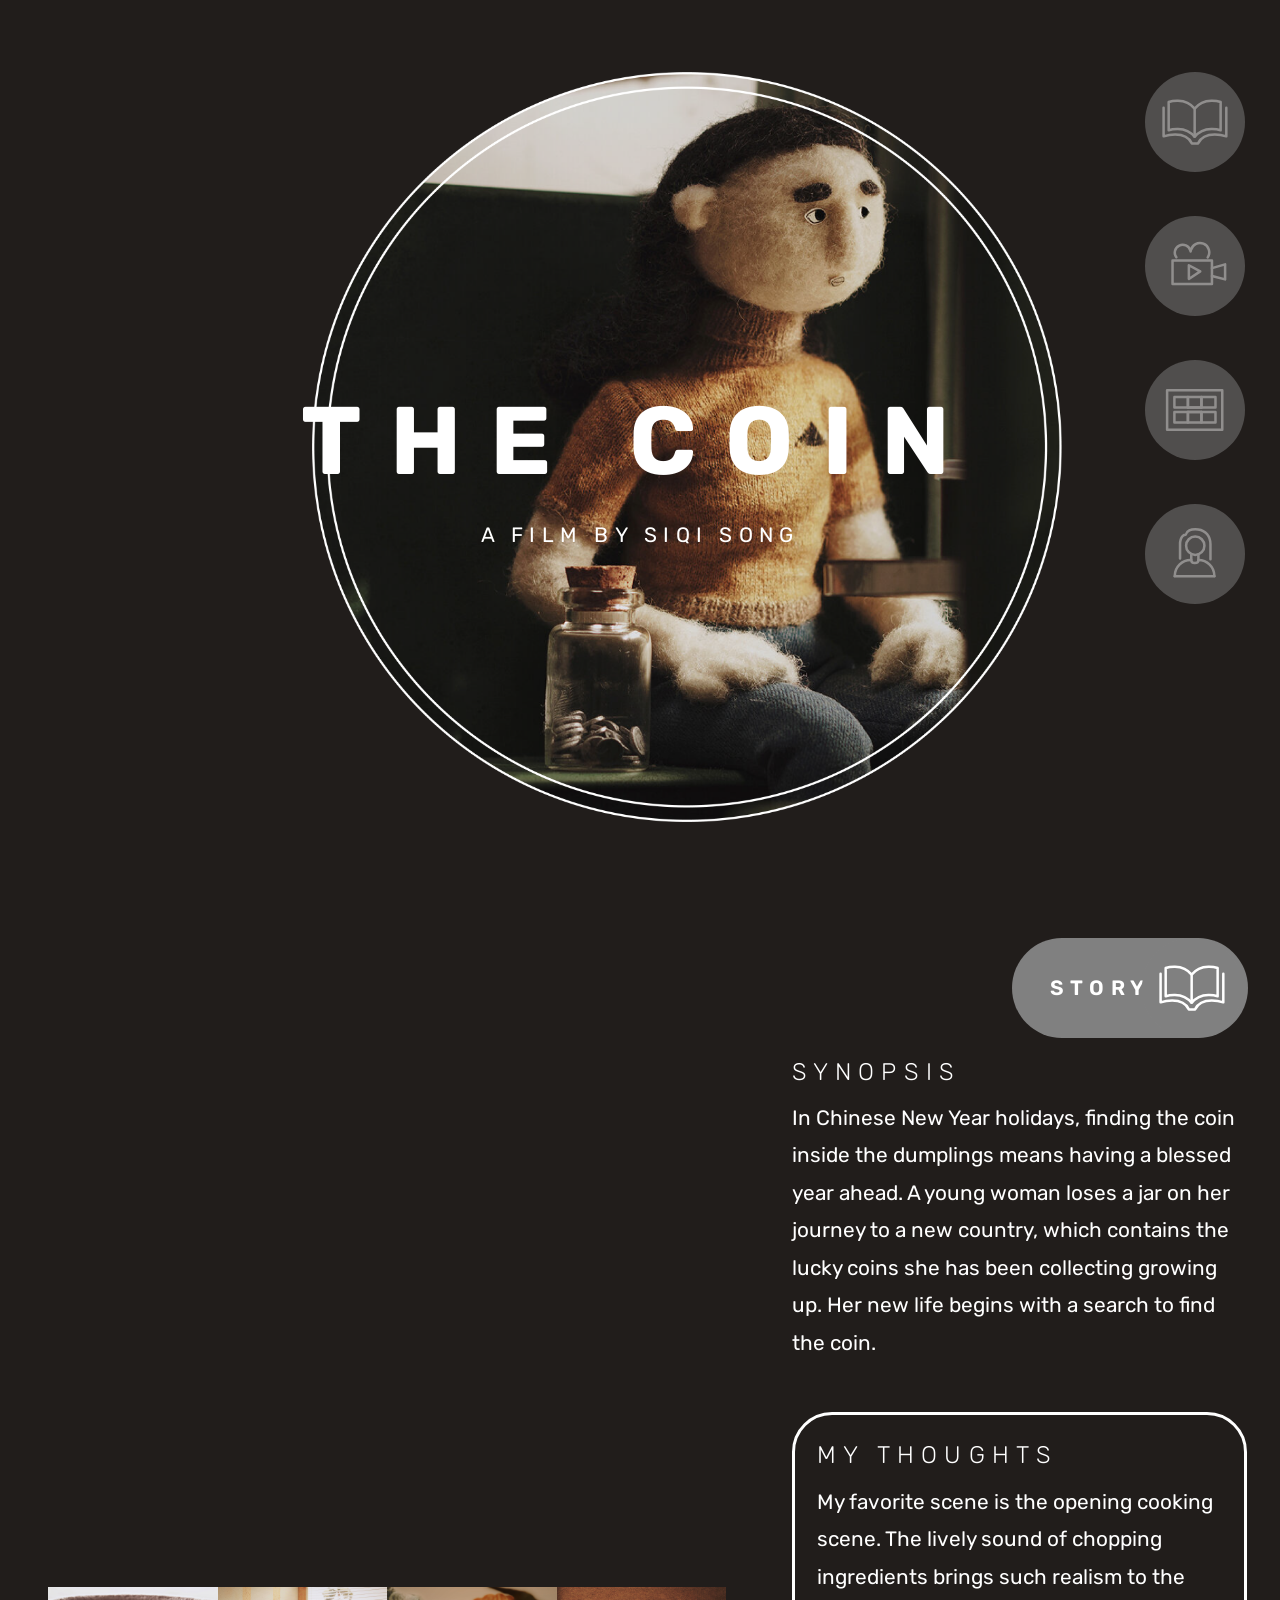
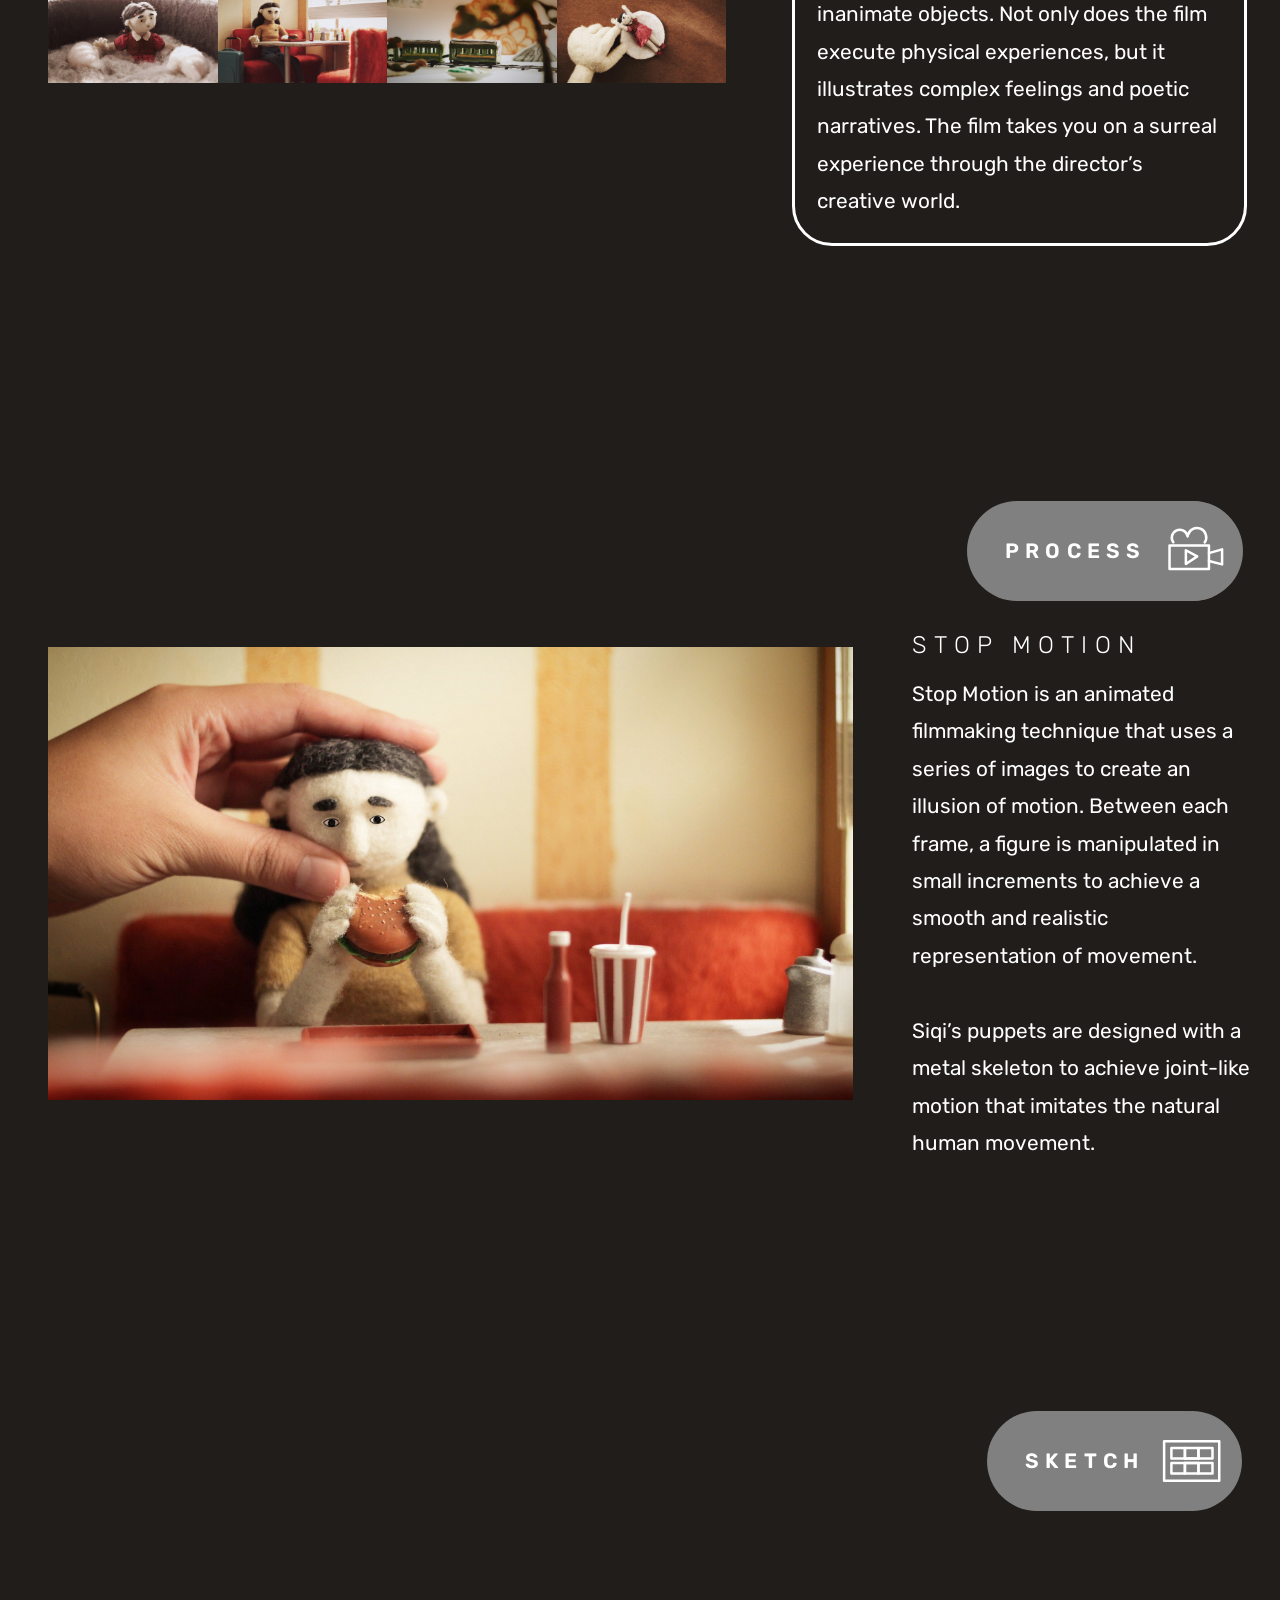
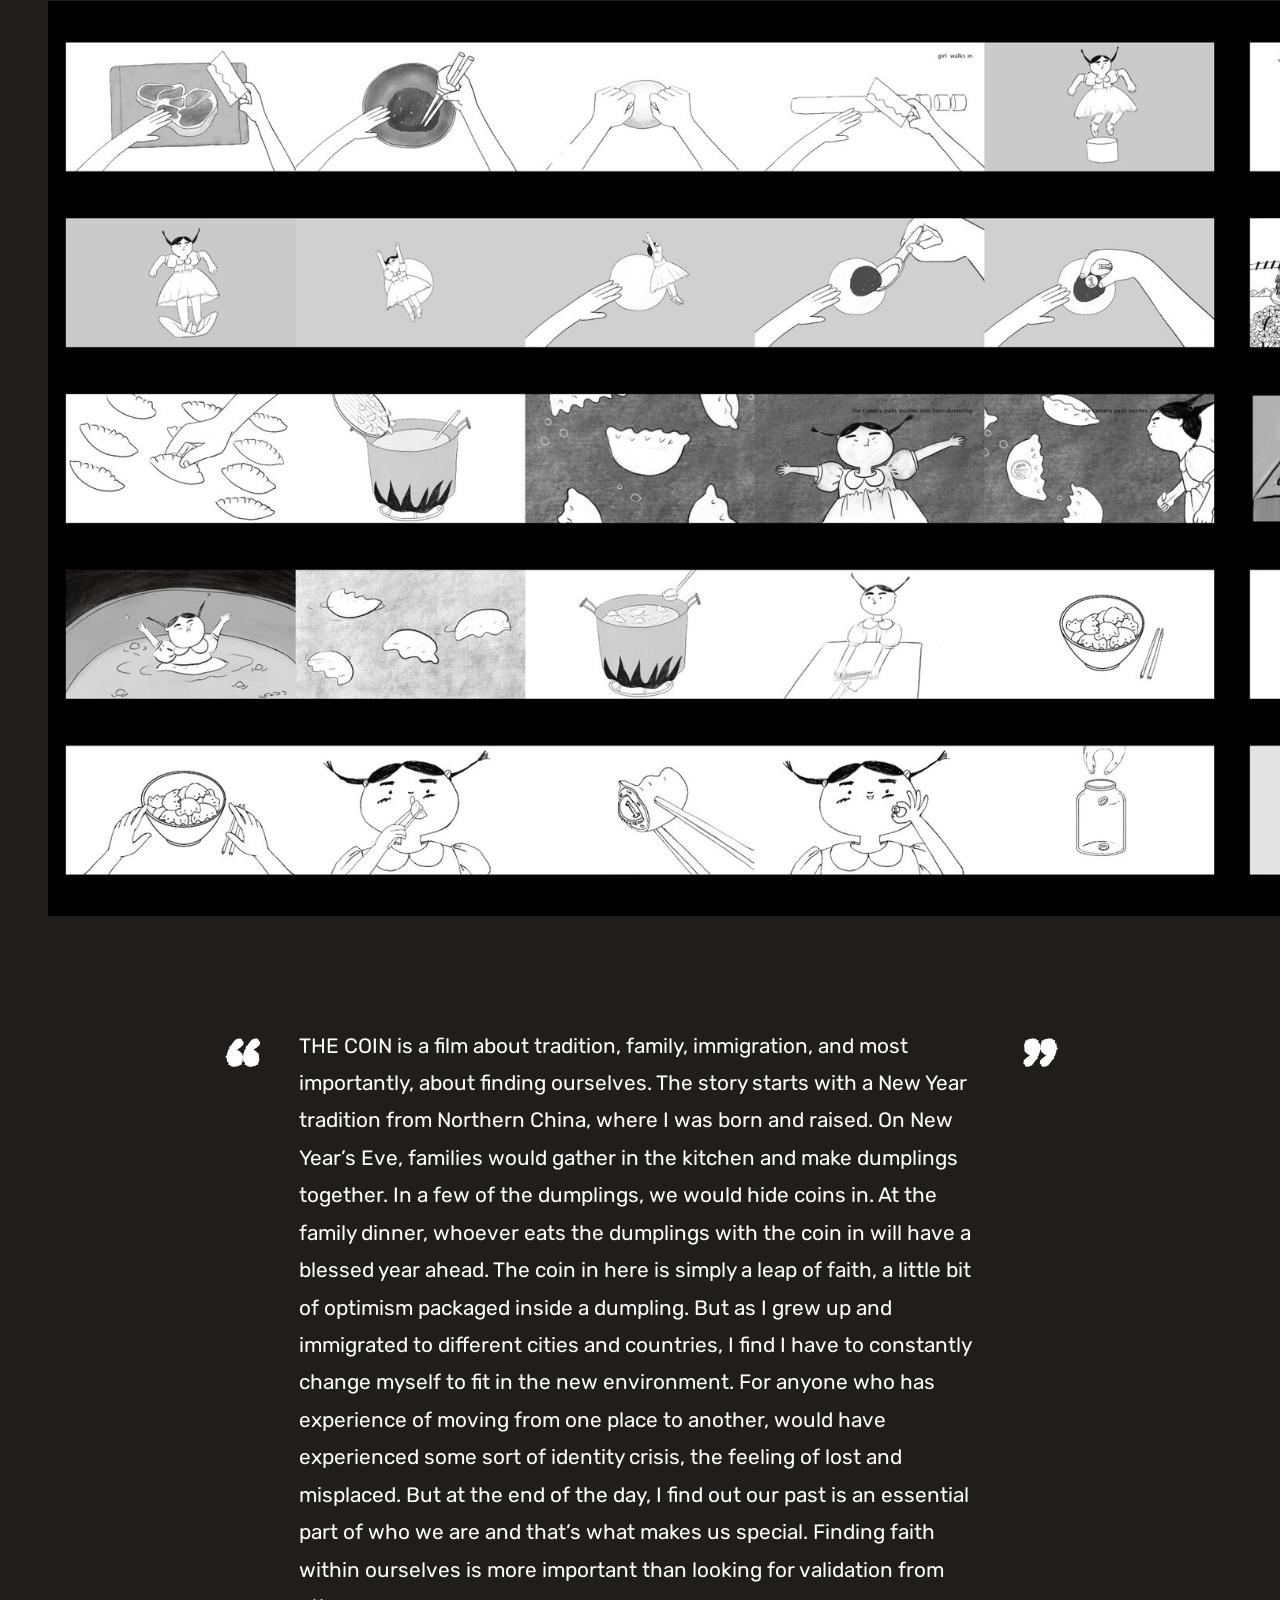
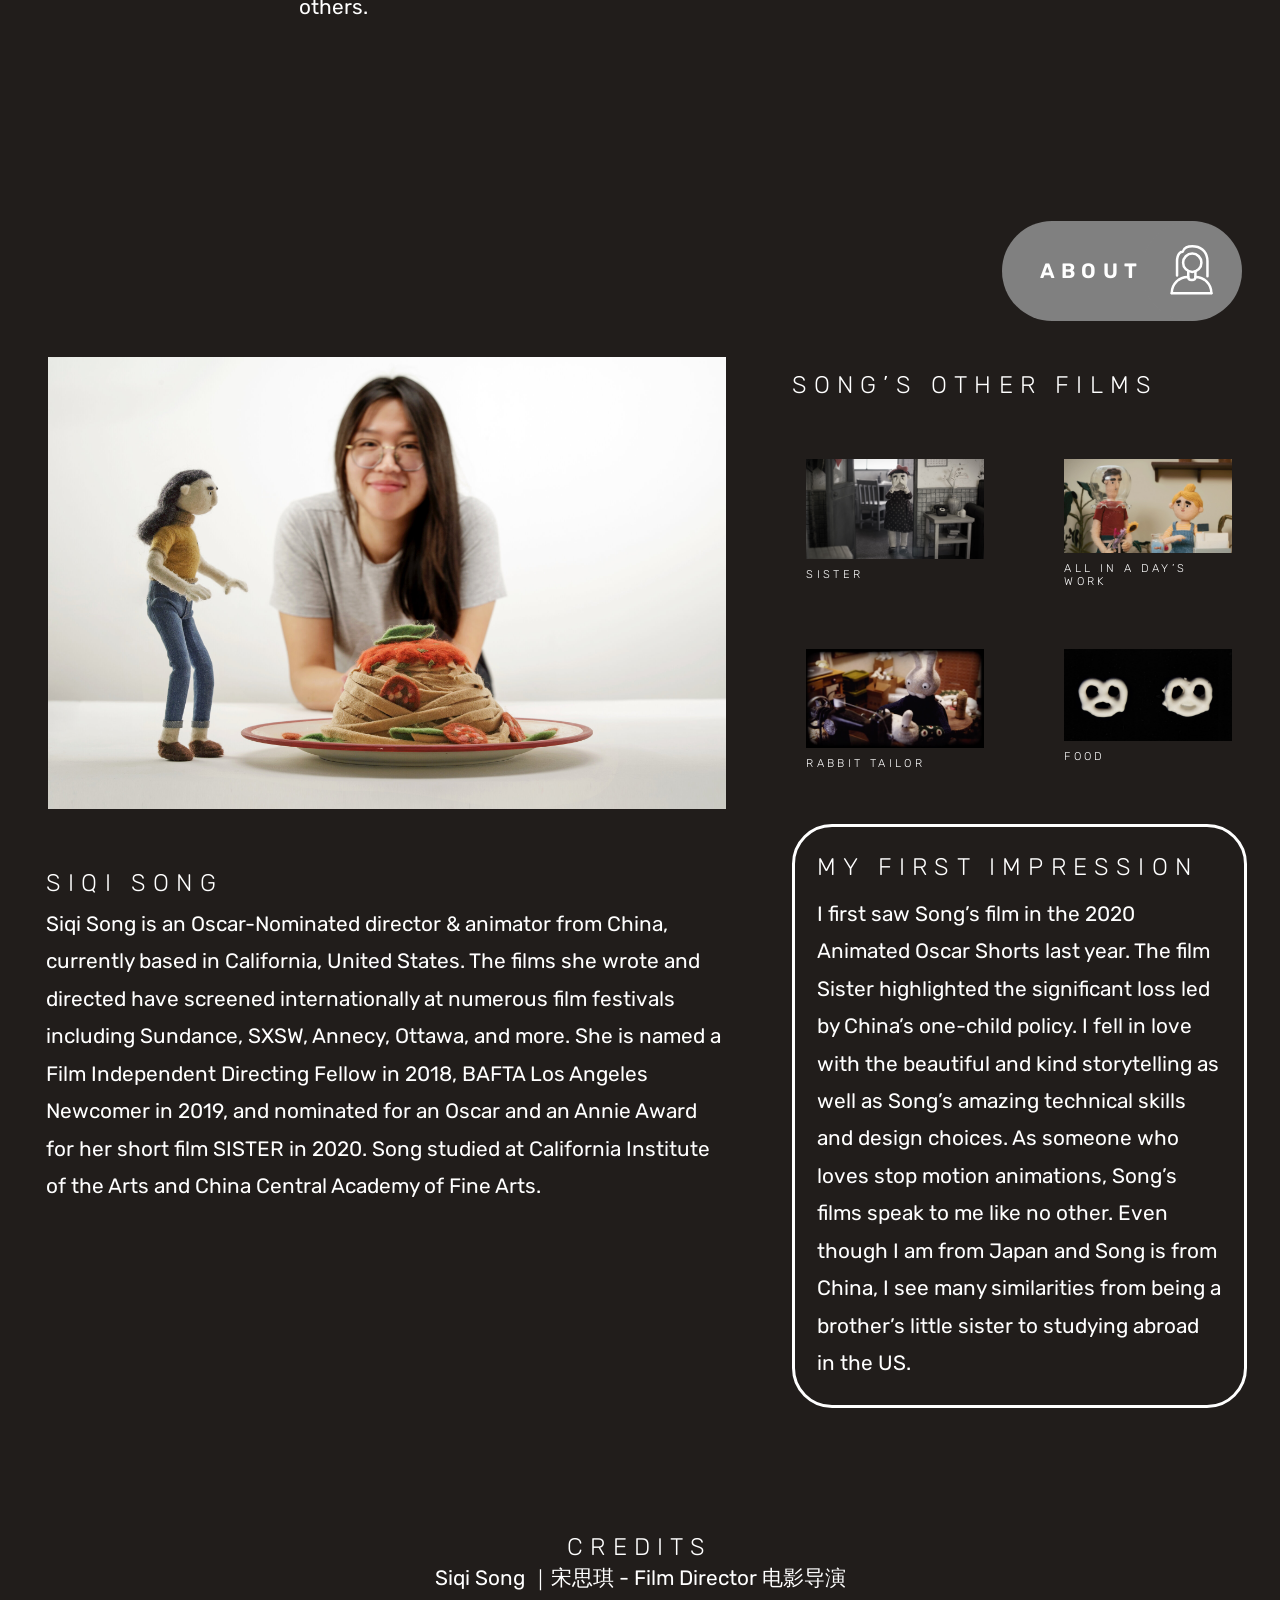
==== commit 31564e1b: "Troubleshoot" ====
--- a/index.html
+++ b/index.html
@@ -3,7 +3,6 @@
 <head>
 	<title>Siqi Song</title>
 	<meta charset="utf-8"/>
-	<meta http-equiv="Refresh" content="2; url=public/index.html">
 	<meta name="viewport" content="width=device-width, initial-scale=1" />
 	<link href = "index.css" type = "text/css" rel = "stylesheet">
 	<link rel="preconnect" href="https://fonts.gstatic.com">
